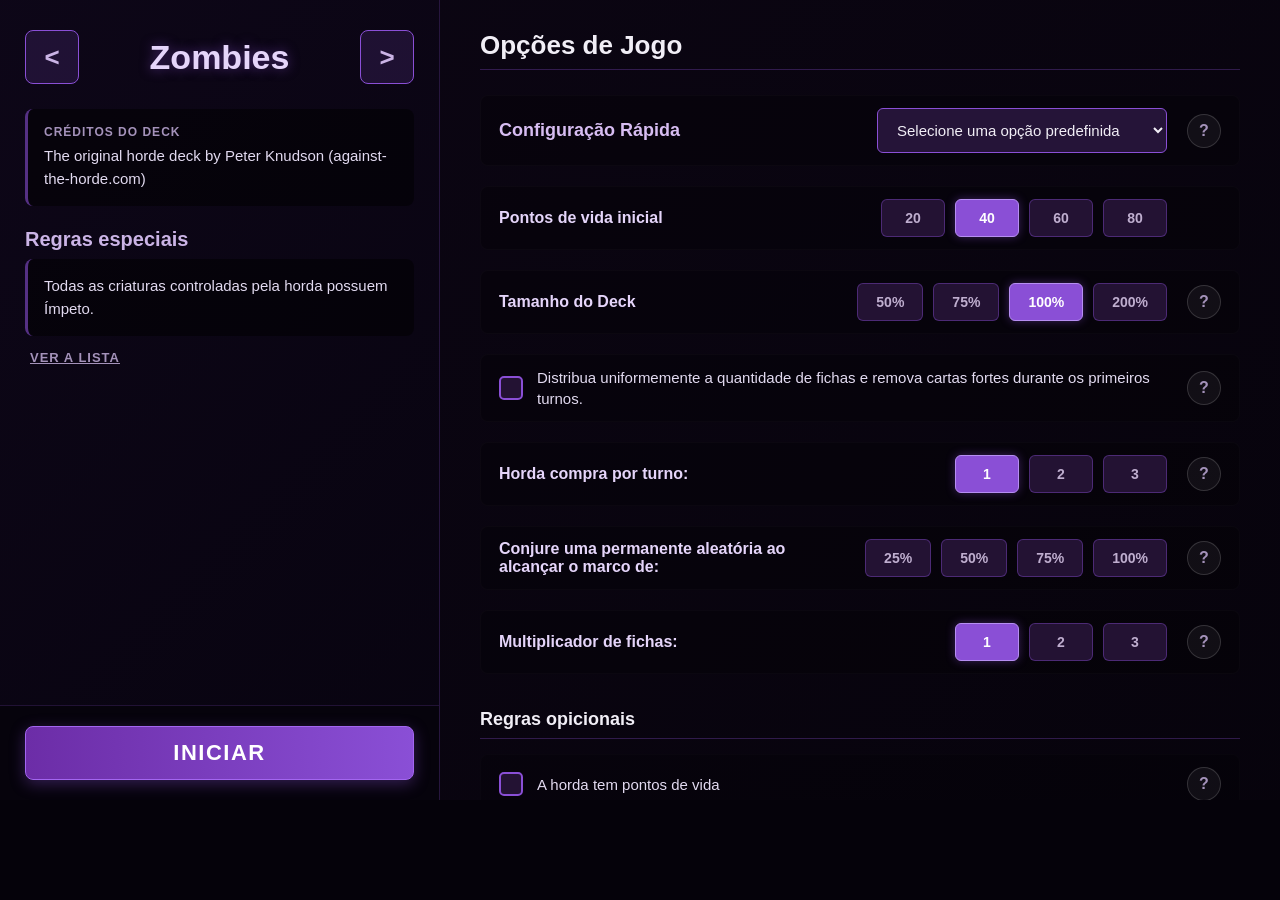
==== index.html @ 4c264997 "Add files via upload" ====
<!DOCTYPE html>
<html lang="pt-BR">
<head>
    <meta charset="UTF-8">
    <title>Horde Manager - MTG</title>
    <style>
        * {
            box-sizing: border-box;
            margin: 0;
            padding: 0;
        }
        body, html {
            width: 1280px;
            height: 800px;
            overflow: hidden;
            background-color: #05020a;
            font-family: 'Segoe UI', Tahoma, Geneva, Verdana, sans-serif;
        }
        /* Resolução travada do tablet em modo paisagem */
        #viewport-container {
            width: 1280px;
            height: 800px;
            position: relative;
            overflow: hidden;
        }
        iframe {
            width: 1280px;
            height: 800px;
            border: none;
            display: block;
        }
    </style>
</head>
<body>

    <div id="viewport-container">
        <iframe id="game-frame" src="home.html"></iframe>
    </div>

    <script src="./decks/zombies/zombies.js"></script>    
    <script src="./decks/humans/humans.js"></script>    
    <script>
        function deckPath() {
            return "./decks/";
        }
         
        // --- OBJETO DE ESTADO DO JOGO ---
        // Salva tudo no Parent para que as telas futuras possam ler essas escolhas
        var gameState = {
            currentDeckIndex: 0,
            config: {
                configRapida: "Selecione uma opção predefinida",
                pontosVida: "40",
                tamanhoDeck: "100%",
                distribuirUniforme: false,
                tipoDistribuicao: "Padrão",
                compraTurno: "1",
                marcosPermanente: [], // Guarda as seleções dinâmicas múltiplas
                multiplicadorFichas: "1",
                regrasOpcionais: {
                    hordaVida: false,
                    permitirMudarZona: false,
                    compraAlternativa: false,
                    comecaPermanenteAleatoria: false,
                    marcosSecundarios: false
                }
            }
        };
    </script>
</body>
</html>
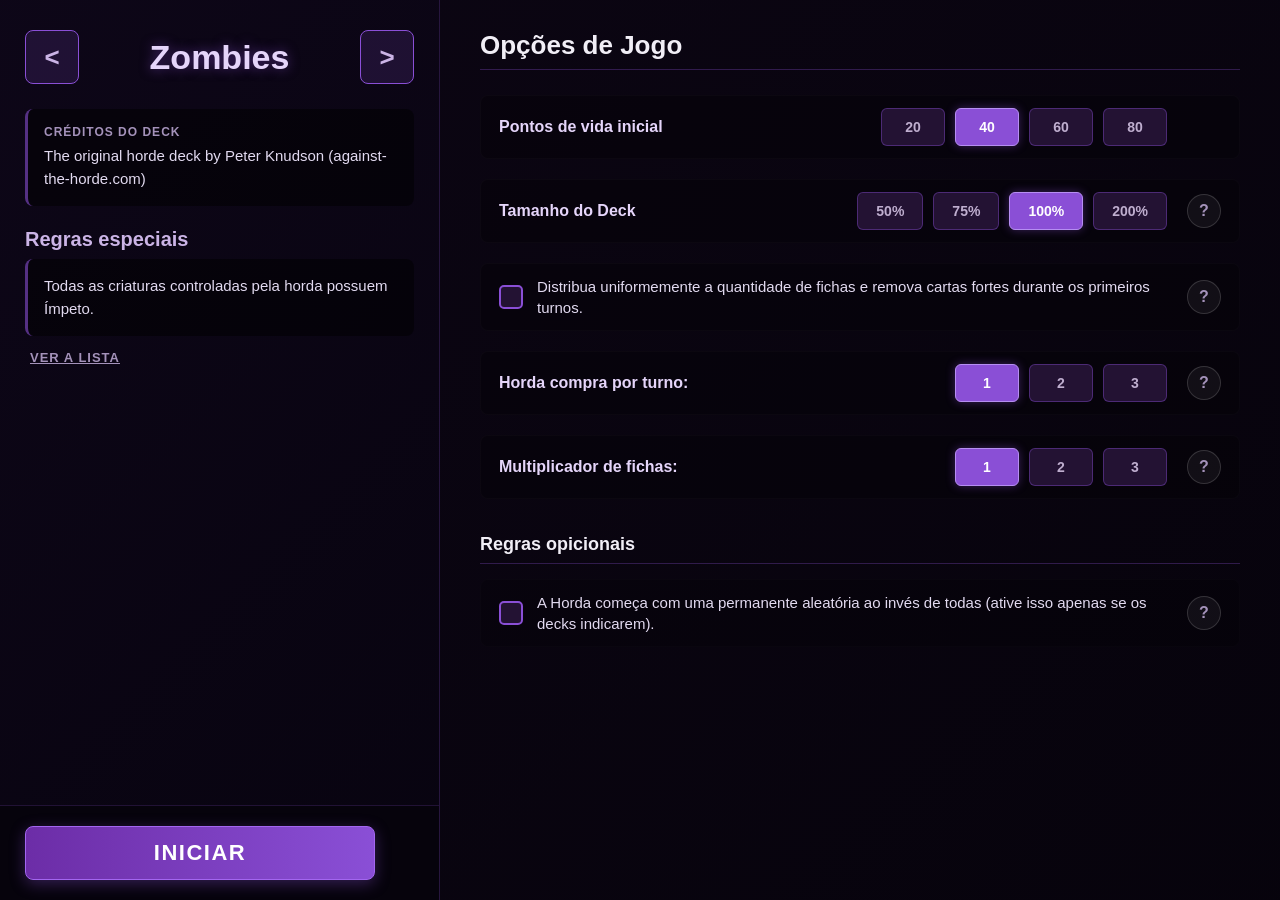
==== commit 53b4ef98: "Add files via upload" ====
--- a/index.html
+++ b/index.html
@@ -10,22 +10,23 @@
             padding: 0;
         }
         body, html {
-            width: 1280px;
-            height: 800px;
+            width: 100%; /*1280px*/
+            height: 100vh; /*800px*/
+            height: 100dvh;
             overflow: hidden;
             background-color: #05020a;
             font-family: 'Segoe UI', Tahoma, Geneva, Verdana, sans-serif;
         }
         /* Resolução travada do tablet em modo paisagem */
         #viewport-container {
-            width: 1280px;
-            height: 800px;
+            width: 100%;
+            height: 100%;
             position: relative;
             overflow: hidden;
         }
         iframe {
-            width: 1280px;
-            height: 800px;
+            width: 100%;
+            height: 100%;
             border: none;
             display: block;
         }
